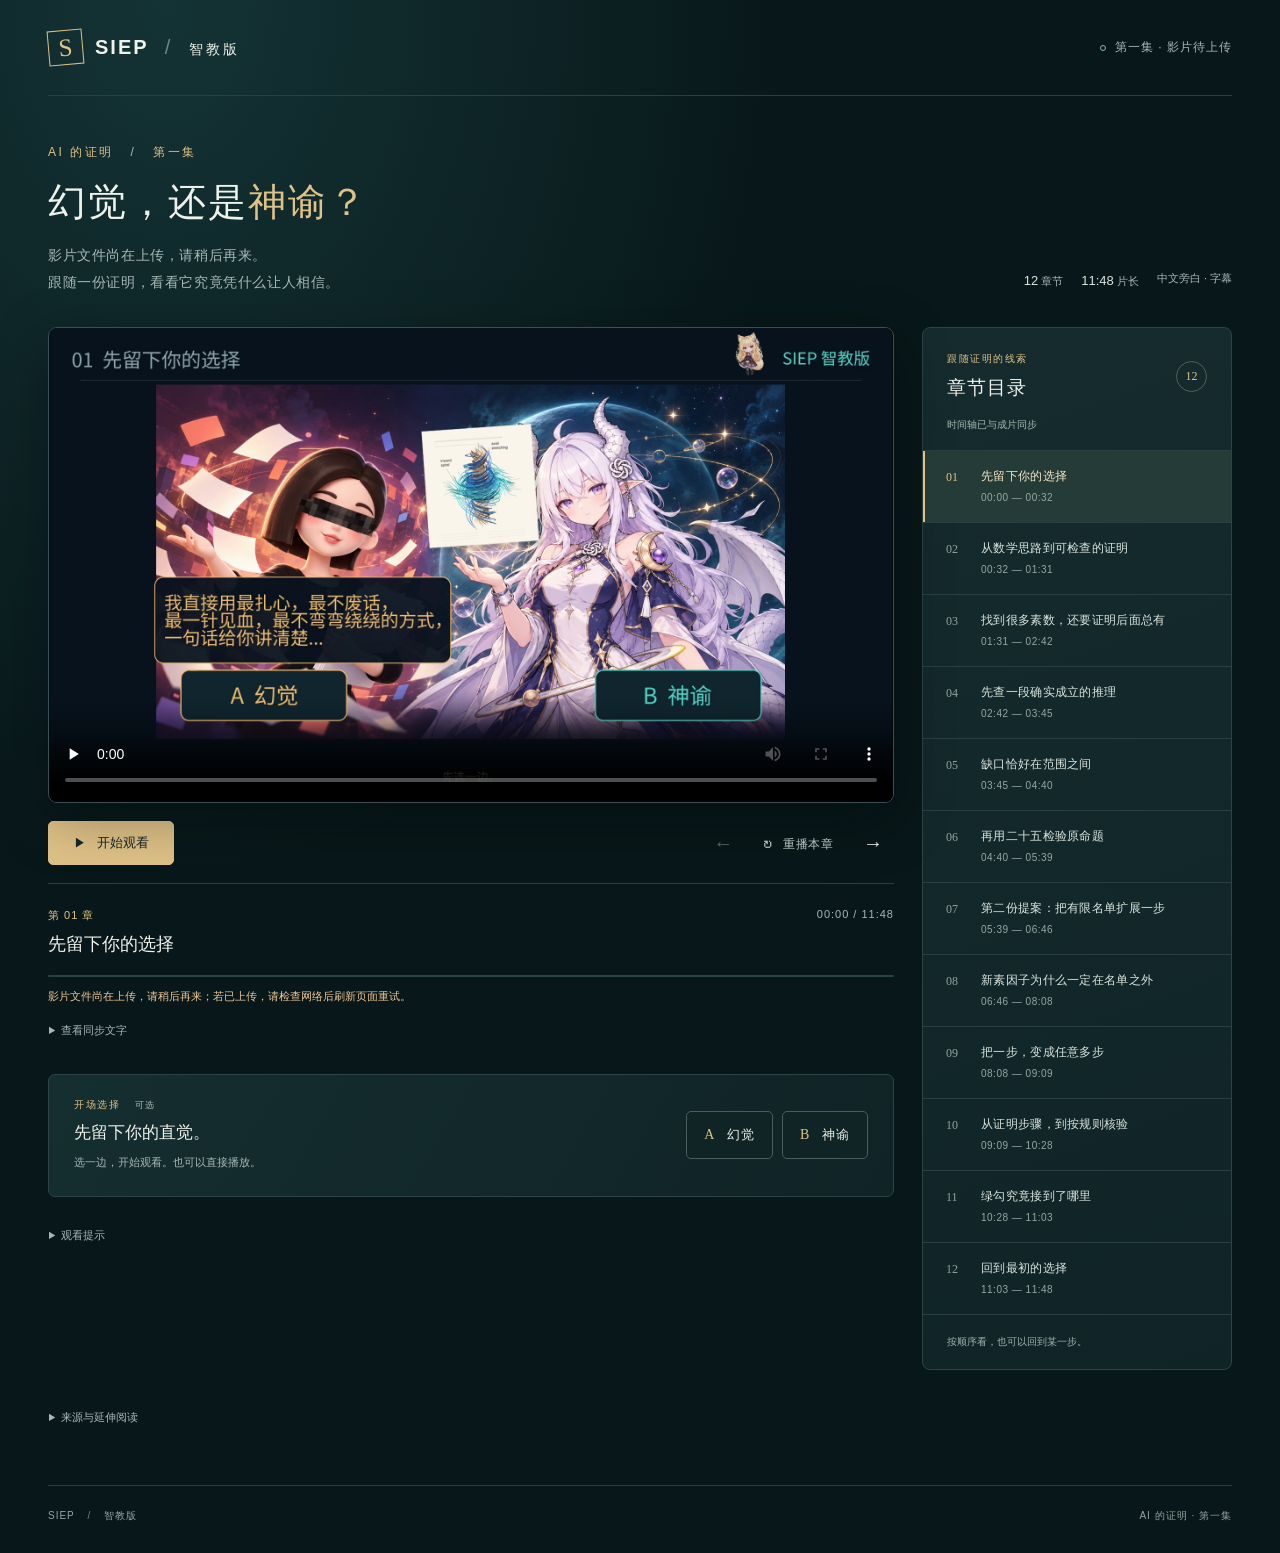
==== works/ai-proof-episode-1/index.html @ 8b790f17 "Add AI proof episode viewer assets; await manual video upload" ====
<!doctype html>
<html lang="zh-CN">
<head>
  <meta charset="utf-8">
  <meta name="viewport" content="width=device-width, initial-scale=1">
  <meta name="color-scheme" content="dark">
  <meta name="description" content="AI 的证明：幻觉还是神谕？一部约 11 分 48 秒的中文教育影片，跟随数学推理与 Lean，探索证明为何可信。">
  <title>AI 的证明 · 第一集 | SIEP 智教版</title>
  <link rel="stylesheet" href="styles.css">
  <script src="timing-data.js" defer></script>
  <script src="media-loader.js" defer></script>
  <script src="player.js" defer></script>
</head>
<body>
  <a class="skip-link" href="#player">跳到播放器</a>
  <header class="site-header">
    <a class="wordmark" href="../../" aria-label="返回 SIEP 智教版作品目录">
      <span class="brand-mark" aria-hidden="true">S</span>
      <span class="brand-name">SIEP <span class="brand-divider">/</span> <span class="brand-zh">智教版</span></span>
    </a>
    <span class="edition"><span aria-hidden="true"></span>第一集 · 影片待上传</span>
  </header>

  <main id="top">
    <section class="intro" aria-labelledby="film-title">
      <div>
        <p class="eyebrow">AI 的证明 <span aria-hidden="true">/</span> 第一集</p>
        <h1 id="film-title">幻觉，还是<span>神谕？</span></h1>
        <p class="intro-copy">影片文件尚在上传，请稍后再来。<br>跟随一份证明，看看它究竟凭什么让人相信。</p>
      </div>
      <div class="film-meta" aria-label="影片信息">
        <span><strong id="chapter-total">12</strong> 章节</span>
        <span><strong id="film-duration">—</strong> <span id="duration-label">片长</span></span>
        <span>中文旁白 · 字幕</span>
      </div>
    </section>

    <div class="screening-layout">
      <section class="watch-panel" aria-label="影片播放器">
        <div class="video-frame" id="player">
          <video id="film" controls playsinline preload="none" poster="assets/opening-v2.png" aria-label="AI 的证明，第一集" aria-describedby="media-status">
            <source src="episode01-v2-f790f5638a15.mp4" type="video/mp4">
            <track id="zh-track" kind="subtitles" src="episode01_zh.vtt" srclang="zh" label="中文">
            您的浏览器不支持 HTML5 视频。请使用支持 MP4 的现代浏览器打开。
          </video>
        </div>

        <div class="transport">
          <button class="play-button" id="play-toggle" type="button" aria-controls="film">
            <span id="play-icon" aria-hidden="true">▶</span><span id="play-label">开始观看</span>
          </button>
          <div class="chapter-controls" aria-label="章节控制">
            <button class="icon-button" id="previous" type="button" aria-label="上一章" title="上一章" disabled><span aria-hidden="true">←</span></button>
            <button class="text-button" id="replay" type="button"><span aria-hidden="true">↻</span> 重播本章</button>
            <button class="icon-button" id="next" type="button" aria-label="下一章" title="下一章"><span aria-hidden="true">→</span></button>
          </div>
        </div>

        <div class="now-playing">
          <div class="now-label"><span class="chapter-kicker" id="now-number">第 01 章</span><span id="now-time">00:00</span></div>
          <h2 id="now-title">先留下你的选择</h2>
          <div class="chapter-progress" id="chapter-progress" role="progressbar" aria-label="本章播放进度" aria-valuemin="0" aria-valuemax="100" aria-valuenow="0"><span></span></div>
          <p class="status-line" id="media-status" role="status">正在载入影片…</p>
        </div>

        <details class="transcript-panel" id="transcript-panel">
          <summary>查看同步文字</summary>
          <p id="current-caption" aria-live="off">播放影片时，这里会显示当前旁白的文字。</p>
          <a id="subtitle-download" href="episode01_zh.vtt" download="episode01_zh.vtt">下载中文字幕文件（VTT）<span aria-hidden="true"> ↓</span></a>
        </details>

        <section class="first-choice" aria-labelledby="choice-title">
          <div>
            <p class="eyebrow small">开场选择 <span>可选</span></p>
            <h2 id="choice-title">先留下你的直觉。</h2>
            <p id="choice-note" role="status">选一边，开始观看。也可以直接播放。</p>
          </div>
          <div class="choice-buttons" aria-label="你最初的选择">
            <button class="choice-button" type="button" data-choice="幻觉" aria-pressed="false"><span>A</span> 幻觉</button>
            <button class="choice-button" type="button" data-choice="神谕" aria-pressed="false"><span>B</span> 神谕</button>
          </div>
        </section>

        <details class="viewing-help">
          <summary>观看提示</summary>
          <div class="help-content">
            <p>视频控件支持音量、播放速度和全屏。章节可以自由跳转；播放器会尽量在当前浏览器中记住观看位置。</p>
            <p>播放器区域内：<kbd>空格</kbd> 或 <kbd>K</kbd> 播放 / 暂停，<kbd>←</kbd> <kbd>→</kbd> 后退 / 前进 5 秒，<kbd>J</kbd> <kbd>L</kbd> 后退 / 前进 10 秒。<kbd>Tab</kbd> 移动焦点，<kbd>Enter</kbd> 激活按钮。</p>
            <p id="subtitle-note">影片已内嵌中文字幕。可在“查看同步文字”中阅读当前旁白或下载字幕文件。</p>
          </div>
        </details>
      </section>

      <aside class="chapters-panel" aria-labelledby="chapters-title">
        <div class="chapters-heading"><div><p class="eyebrow small">跟随证明的线索</p><h2 id="chapters-title">章节目录</h2></div><span class="chapter-count">12</span></div>
        <p class="timing-note" id="timing-note">正在载入章节时间轴…</p>
        <nav aria-label="影片章节"><ol id="chapter-list"></ol></nav>
        <p class="chapters-footnote">按顺序看，也可以回到某一步。</p>
      </aside>
    </div>
    <details class="viewing-help sources">
      <summary>来源与延伸阅读</summary>
      <div class="help-content">
        <p>科学图像来源：<a href="https://openai.com/index/navier-stokes-solution/" target="_blank" rel="noopener noreferrer">OpenAI · On the Navier–Stokes Millennium Prize Problem</a>（2026 年 9 月 8 日）。图像用于本片对相关研究的介绍与讨论，权利归原权利人；本片不代表 OpenAI 官方出品或背书。</p>
        <p>证明与检查：<a href="https://lean-lang.org/theorem_proving_in_lean4/Propositions-and-Proofs/" target="_blank" rel="noopener noreferrer">Lean 官方教材：命题与证明</a> · <a href="https://leanprover-community.github.io/mathematics_in_lean/C05_Elementary_Number_Theory.html" target="_blank" rel="noopener noreferrer">Mathematics in Lean：初等数论</a>。</p>
        <p>素数纪录：<a href="https://www.mersenne.org/primes/?press=M136279841" target="_blank" rel="noopener noreferrer">GIMPS 原始发现公告</a>。</p>
        <p><a href="../../">返回作品目录</a> · <a href="episode01-v2-f790f5638a15.mp4" download>下载完整影片（MP4）</a></p>
      </div>
    </details>
  </main>

  <footer><span>SIEP <span class="brand-divider">/</span> 智教版</span><span>AI 的证明 · 第一集</span></footer>
  <noscript><p class="noscript">请启用 JavaScript 使用章节导航。视频仍可通过原生控件播放。</p></noscript>
</body>
</html>
---- works/ai-proof-episode-1/styles.css ----
:root {
  color-scheme: dark;
  --bg: #081719;
  --surface: #102427;
  --surface-raised: #142d30;
  --line: #294043;
  --muted: #a7b8b7;
  --text: #eff2eb;
  --gold: #dfc287;
  --gold-dark: #332e23;
  --focus: #f2d79e;
  font-family: "PingFang SC", "Microsoft YaHei", "Noto Sans CJK SC", sans-serif;
  font-synthesis: none;
}
* { box-sizing: border-box; }
html { scroll-behavior: smooth; }
body { margin: 0; min-width: 280px; background: radial-gradient(ellipse at 13% 0%, #143335 0, transparent 40%), var(--bg); color: var(--text); }
button, a, summary, video { -webkit-tap-highlight-color: transparent; }
button { font: inherit; color: inherit; cursor: pointer; }
button, summary { touch-action: manipulation; }
button:disabled { opacity: .33; cursor: default; }
button, a, summary { outline-offset: 5px; }
:focus-visible { outline: 2px solid var(--focus); }
a { color: inherit; }
button { transition: background .16s ease, border-color .16s ease; }
.skip-link { position: fixed; left: 20px; top: -80px; z-index: 5; padding: 12px 18px; background: var(--gold); color: #102124; border-radius: 5px; }
.skip-link:focus { top: 16px; }
.site-header, main, footer { width: min(1440px, calc(100% - 96px)); margin-inline: auto; }
.site-header { min-height: 96px; display: flex; align-items: center; justify-content: space-between; border-bottom: 1px solid var(--line); }
.wordmark { display: inline-flex; align-items: center; gap: 12px; text-decoration: none; }
.brand-mark { display: grid; place-items: center; width: 35px; height: 35px; border: 1px solid var(--gold); color: var(--gold); font: 25px Georgia, serif; transform: rotate(-5deg); }
.brand-name { font-size: 20px; font-weight: 700; letter-spacing: 2px; }
.brand-divider { margin-inline: 9px; font-weight: 400; color: #728785; }
.brand-zh { font-weight: 500; font-size: 14px; letter-spacing: 3px; }
.edition { display: flex; gap: 9px; align-items: center; color: var(--muted); font-size: 12px; letter-spacing: 1px; }
.edition > span { width: 6px; height: 6px; border: 1px solid #8bb5ad; border-radius: 50%; }
.intro { display: flex; justify-content: space-between; align-items: flex-end; gap: 28px; padding: 48px 0 32px; }
.eyebrow { margin: 0 0 14px; color: var(--gold); font-size: 12px; letter-spacing: 2.5px; font-weight: 500; }
.eyebrow > span { margin-left: 11px; color: #b2beb6; }
.eyebrow:not(.small) > span { margin-right: 11px; }
h1 { margin: 0; font-size: clamp(29px, 3vw, 45px); line-height: 1.38; font-weight: 550; letter-spacing: 2px; }
h1 > span { color: var(--gold); }
.intro-copy { color: var(--muted); font-size: 14px; letter-spacing: .6px; line-height: 1.9; margin: 14px 0 0; }
.film-meta { display: flex; flex-wrap: wrap; justify-content: flex-end; gap: 8px 18px; padding-bottom: 3px; color: var(--muted); font-size: 11px; line-height: 1.8; }
.film-meta strong { color: #dae4df; font-size: 13px; font-weight: 500; font-variant-numeric: tabular-nums; }
.screening-layout { display: grid; grid-template-columns: minmax(0, 1fr) 310px; gap: 28px; align-items: start; }
.watch-panel { min-width: 0; }
.video-frame { position: relative; overflow: hidden; aspect-ratio: 16 / 9; background: #030809; border: 1px solid #395153; border-radius: 9px; box-shadow: 0 16px 60px #02070855; }
video { display: block; width: 100%; height: 100%; object-fit: contain; }
video::cue { font-family: "PingFang SC", "Microsoft YaHei", "Noto Sans CJK SC", sans-serif; background: #051012e8; color: #fff; }
.transport { display: flex; align-items: center; justify-content: space-between; gap: 12px; padding-block: 18px; border-bottom: 1px solid var(--line); }
.play-button { min-height: 44px; padding: 0 24px; border: 1px solid var(--gold); border-radius: 5px; background: var(--gold); color: #172629; font-size: 13px; font-weight: 650; display: flex; align-items: center; gap: 10px; white-space: nowrap; }
.play-button:hover { background: #ecd39f; }
#play-icon { width: 14px; font-size: 12px; }
.chapter-controls { display: flex; align-items: center; gap: 7px; }
.icon-button, .text-button { min-height: 42px; border: 1px solid transparent; background: transparent; border-radius: 4px; }
.icon-button { width: 42px; font-size: 20px; }
.text-button { padding-inline: 11px; color: #cad8d3; font-size: 12px; letter-spacing: .4px; }
.text-button > span { margin-right: 6px; font-size: 19px; vertical-align: -1px; }
.icon-button:hover:not(:disabled), .text-button:hover { background: var(--surface-raised); border-color: var(--line); }
.now-playing { padding: 24px 0 0; }
.now-label { display: flex; justify-content: space-between; color: var(--muted); font-size: 11px; letter-spacing: 1px; }
.chapter-kicker { color: var(--gold); }
#now-time { font-variant-numeric: tabular-nums; }
.now-playing h2 { font-size: 18px; line-height: 1.6; font-weight: 500; margin: 7px 0 16px; }
.chapter-progress { height: 2px; background: #284143; border-radius: 2px; overflow: hidden; }
.chapter-progress > span { display: block; width: 0; height: 100%; background: var(--gold); }
.status-line { min-height: 20px; font-size: 11px; line-height: 1.8; color: var(--muted); margin: 10px 0 0; }
.status-line.is-error { color: #edc797; }
.transcript-panel { color: var(--muted); font-size: 11px; line-height: 1.9; margin-top: 8px; }
.transcript-panel summary { cursor: pointer; padding: 5px 1px; width: fit-content; min-height: 34px; }
.transcript-panel p { margin: 6px 0 13px; padding: 16px 18px; color: #e4ebe3; background: var(--surface); border-left: 2px solid #8a9b8c; white-space: pre-line; font-size: 14px; min-height: 62px; }
.transcript-panel a { color: var(--gold); text-underline-offset: 4px; }
.first-choice { display: flex; align-items: center; justify-content: space-between; gap: 22px; padding: 23px 25px; margin: 25px 0 0; background: linear-gradient(120deg, #152e30, #102326); border: 1px solid #304448; border-radius: 7px; }
.small { font-size: 10px; letter-spacing: 1.5px; margin-bottom: 9px; }
.first-choice .eyebrow > span { font-size: 9px; letter-spacing: .5px; }
.first-choice h2 { margin: 0; font-size: 17px; font-weight: 500; }
.first-choice p:last-child { margin: 9px 0 0; color: var(--muted); font-size: 11px; line-height: 1.8; }
.choice-buttons { display: flex; gap: 9px; flex-shrink: 0; }
.choice-button { background: #102426; border: 1px solid #4a5d5d; border-radius: 5px; min-height: 48px; padding: 0 17px; font-size: 13px; letter-spacing: 1px; }
.choice-button > span { color: var(--gold); margin-right: 7px; font: 14px Georgia, serif; }
.choice-button:hover, .choice-button[aria-pressed="true"] { border-color: var(--gold); background: #2e3028; }
.viewing-help { margin-top: 23px; color: var(--muted); font-size: 11px; line-height: 1.9; }
.viewing-help summary { width: fit-content; min-height: 35px; cursor: pointer; padding: 5px 1px; }
.help-content { border-left: 1px solid var(--line); padding-left: 15px; margin-top: 8px; }
.help-content p { margin: 8px 0; }
kbd { border: 1px solid #425756; border-radius: 3px; padding: 1px 4px; font-family: inherit; font-size: 10px; }
.chapters-panel { background: linear-gradient(160deg, #152b2e, #102427); border: 1px solid #2e4345; border-radius: 8px; overflow: hidden; }
.chapters-heading { display: flex; justify-content: space-between; align-items: center; padding: 24px 24px 0; }
.chapters-heading h2 { font-size: 19px; font-weight: 500; margin: 0; letter-spacing: 1px; }
.chapter-count { color: var(--gold); border: 1px solid #526059; border-radius: 50%; width: 31px; height: 31px; display: grid; place-items: center; font: 12px Georgia, serif; }
.timing-note { color: #a3bcb2; font-size: 10px; line-height: 1.7; margin: 15px 24px 17px; }
.timing-note.is-temporary { color: #e0c395; }
#chapter-list { margin: 0; padding: 0; list-style: none; }
#chapter-list li { border-top: 1px solid #294043; }
.chapter-button { position: relative; width: 100%; text-align: left; display: grid; grid-template-columns: 25px 1fr; gap: 10px; border: 0; border-left: 2px solid transparent; background: transparent; padding: 15px 21px; min-height: 71px; }
.chapter-button:hover { background: #1a3537; }
.chapter-button[aria-current="true"] { background: #253b37; border-left-color: var(--gold); }
.chapter-button:focus-visible { outline-offset: -5px; border-radius: 3px; }
.chapter-no { padding-top: 1px; color: #91a5a1; font: 12px/1.8 Georgia, serif; }
.chapter-button[aria-current="true"] .chapter-no { color: var(--gold); }
.chapter-title { display: block; color: #dce6df; font-size: 12px; font-weight: 400; line-height: 1.7; letter-spacing: .3px; }
.chapter-button[aria-current="true"] .chapter-title { color: #f4e6c8; }
.chapter-time { display: block; margin-top: 5px; color: #94a9a5; font-size: 10px; font-variant-numeric: tabular-nums; letter-spacing: .5px; }
.chapter-time > span { color: var(--gold); margin-left: 12px; }
.chapters-footnote { border-top: 1px solid #294043; font-size: 10px; color: #9fb2ae; line-height: 1.8; margin: 0; padding: 18px 24px; }
footer { margin-top: 48px; padding: 23px 0 30px; border-top: 1px solid var(--line); display: flex; justify-content: space-between; gap: 16px; color: #92a6a2; font-size: 10px; letter-spacing: 1px; }
.noscript { text-align: center; padding: 20px; }
@media (min-width: 1700px) { .screening-layout { grid-template-columns: minmax(0, 1fr) 345px; gap: 34px; } }
@media (max-width: 1100px) {
  .site-header, main, footer { width: calc(100% - 56px); }
  .screening-layout { gap: 22px; grid-template-columns: minmax(0, 1fr) 282px; }
  .intro { align-items: flex-start; }
  .film-meta { max-width: 160px; padding-top: 28px; }
  .first-choice { flex-wrap: wrap; padding: 23px; }
  .choice-buttons { width: 100%; }
  .choice-button { flex: 1; }
}
@media (max-width: 850px) {
  .site-header, main, footer { width: calc(100% - 40px); }
  .site-header { min-height: 78px; }
  .intro { padding-top: 32px; padding-bottom: 25px; }
  .screening-layout { grid-template-columns: minmax(0, 1fr); gap: 30px; }
  .film-meta { max-width: 170px; }
  .first-choice { flex-wrap: nowrap; }
  .choice-buttons { width: auto; }
  #chapter-list { display: grid; grid-template-columns: 1fr 1fr; }
  #chapter-list li:nth-child(even) { border-left: 1px solid #294043; }
  .chapter-button { height: 100%; min-height: 83px; }
}
@media (max-width: 540px) {
  .site-header, main, footer { width: calc(100% - 32px); }
  .site-header { min-height: 71px; }
  .brand-mark { width: 29px; height: 29px; font-size: 22px; }
  .wordmark { gap: 9px; }
  .brand-name { font-size: 17px; letter-spacing: 1px; }
  .brand-zh { font-size: 12px; letter-spacing: 1px; }
  .brand-divider { margin-inline: 6px; }
  .edition { font-size: 10px; gap: 6px; letter-spacing: 0; }
  .intro { display: block; padding-top: 29px; padding-bottom: 21px; }
  .eyebrow { font-size: 10px; margin-bottom: 10px; }
  h1 { font-size: 28px; letter-spacing: 1px; }
  .intro-copy { font-size: 12px; letter-spacing: .1px; margin-top: 10px; }
  .film-meta { justify-content: flex-start; max-width: none; padding: 16px 0 0; gap: 14px; font-size: 10px; }
  .film-meta strong { font-size: 11px; }
  .video-frame { border-radius: 6px; }
  .transport { padding-block: 13px; gap: 5px; }
  .play-button { padding-inline: 13px; min-height: 43px; font-size: 12px; gap: 7px; }
  .chapter-controls { gap: 0; }
  .text-button { padding-inline: 6px; font-size: 11px; }
  .text-button > span { margin-right: 3px; }
  .icon-button { width: 34px; font-size: 18px; }
  .now-playing { padding-top: 18px; }
  .now-playing h2 { font-size: 17px; }
  .first-choice { flex-wrap: wrap; margin-top: 20px; gap: 17px; padding: 20px; }
  .choice-buttons { width: 100%; }
  .first-choice h2 { font-size: 16px; }
  .chapters-heading { padding: 22px 20px 0; }
  .timing-note { margin-left: 20px; }
  #chapter-list { grid-template-columns: 1fr; }
  #chapter-list li:nth-child(even) { border-left: 0; }
  .chapter-button { min-height: 68px; padding: 13px 20px; grid-template-columns: 26px 1fr; }
  .chapter-title { font-size: 12px; }
  .chapter-time { margin-top: 3px; }
  footer { margin-top: 30px; font-size: 9px; letter-spacing: .4px; }
}
@media (prefers-reduced-motion: reduce) { html { scroll-behavior: auto; } button { transition: none; } }


.sources { margin-top: 2rem; }
.sources a { color: inherit; text-underline-offset: .2em; }
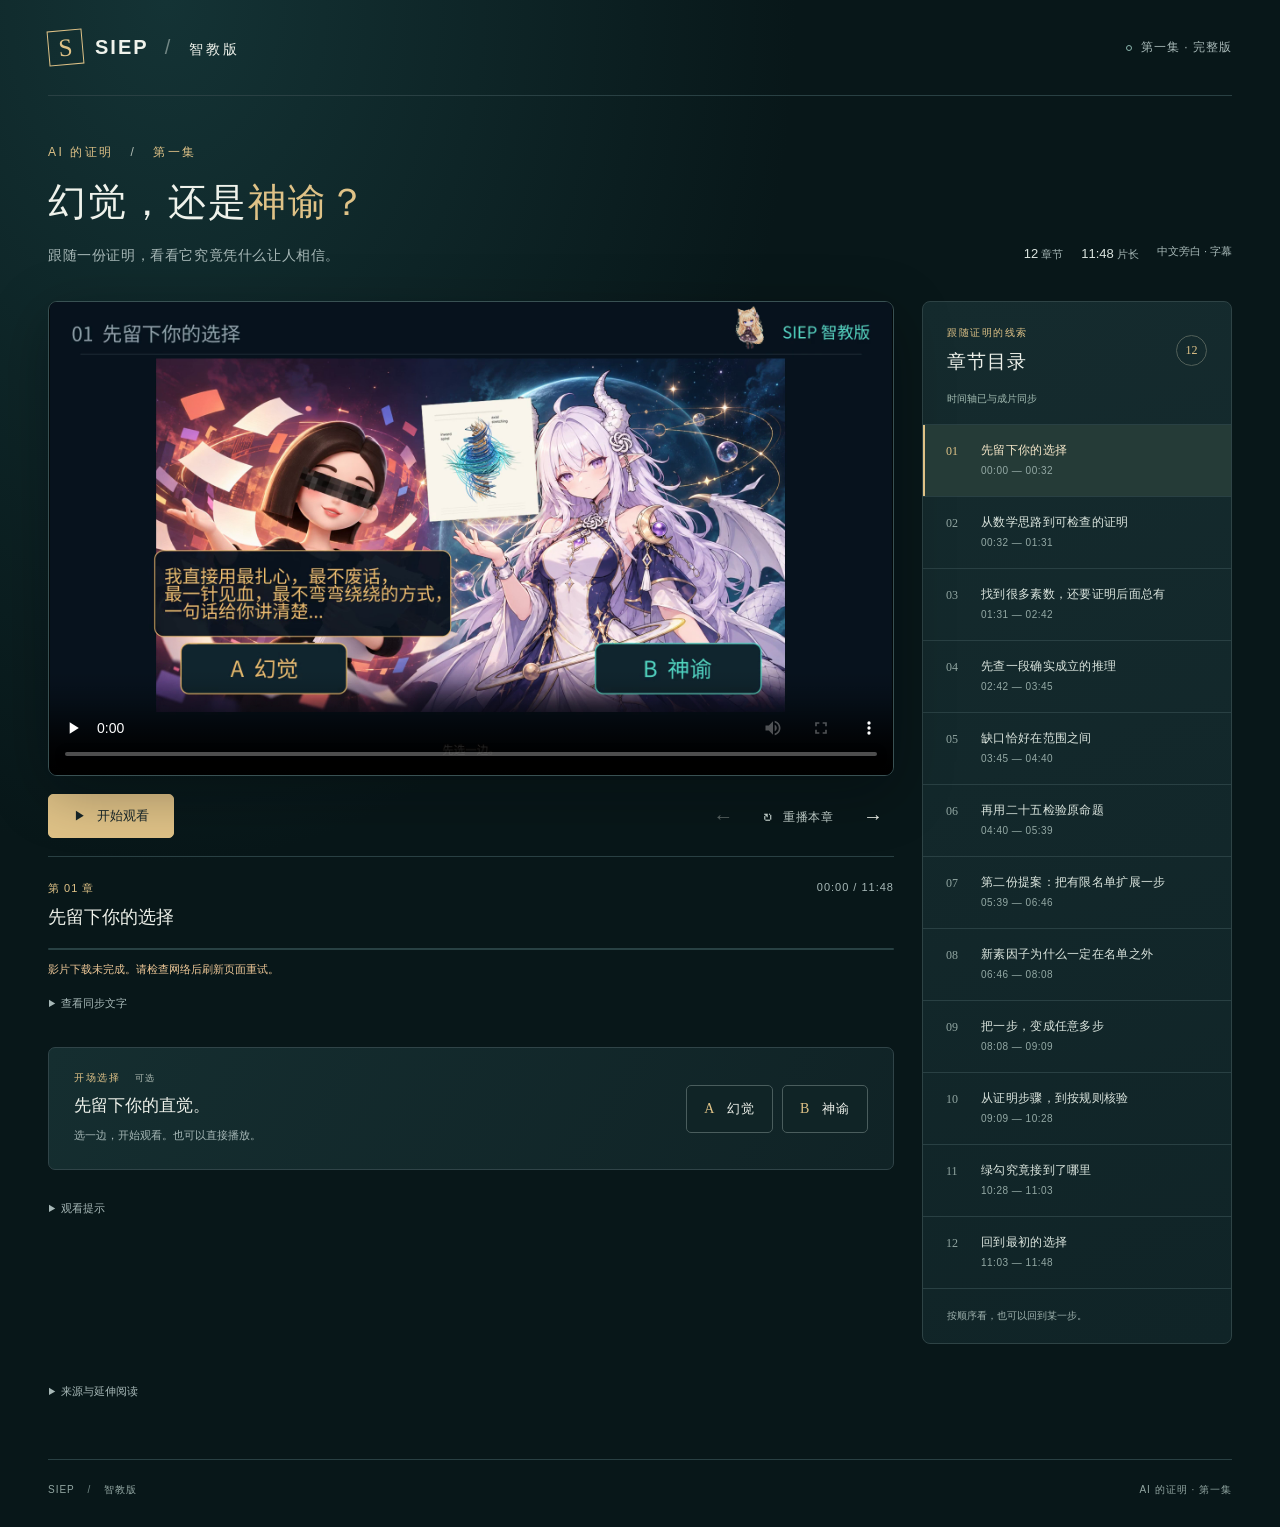
==== commit 55c68326: "Mark AI proof episode available after verified video upload" ====
--- a/works/ai-proof-episode-1/index.html
+++ b/works/ai-proof-episode-1/index.html
@@ -18,7 +18,7 @@
       <span class="brand-mark" aria-hidden="true">S</span>
       <span class="brand-name">SIEP <span class="brand-divider">/</span> <span class="brand-zh">智教版</span></span>
     </a>
-    <span class="edition"><span aria-hidden="true"></span>第一集 · 影片待上传</span>
+    <span class="edition"><span aria-hidden="true"></span>第一集 · 完整版</span>
   </header>
 
   <main id="top">
@@ -26,7 +26,7 @@
       <div>
         <p class="eyebrow">AI 的证明 <span aria-hidden="true">/</span> 第一集</p>
         <h1 id="film-title">幻觉，还是<span>神谕？</span></h1>
-        <p class="intro-copy">影片文件尚在上传，请稍后再来。<br>跟随一份证明，看看它究竟凭什么让人相信。</p>
+        <p class="intro-copy">跟随一份证明，看看它究竟凭什么让人相信。</p>
       </div>
       <div class="film-meta" aria-label="影片信息">
         <span><strong id="chapter-total">12</strong> 章节</span>
